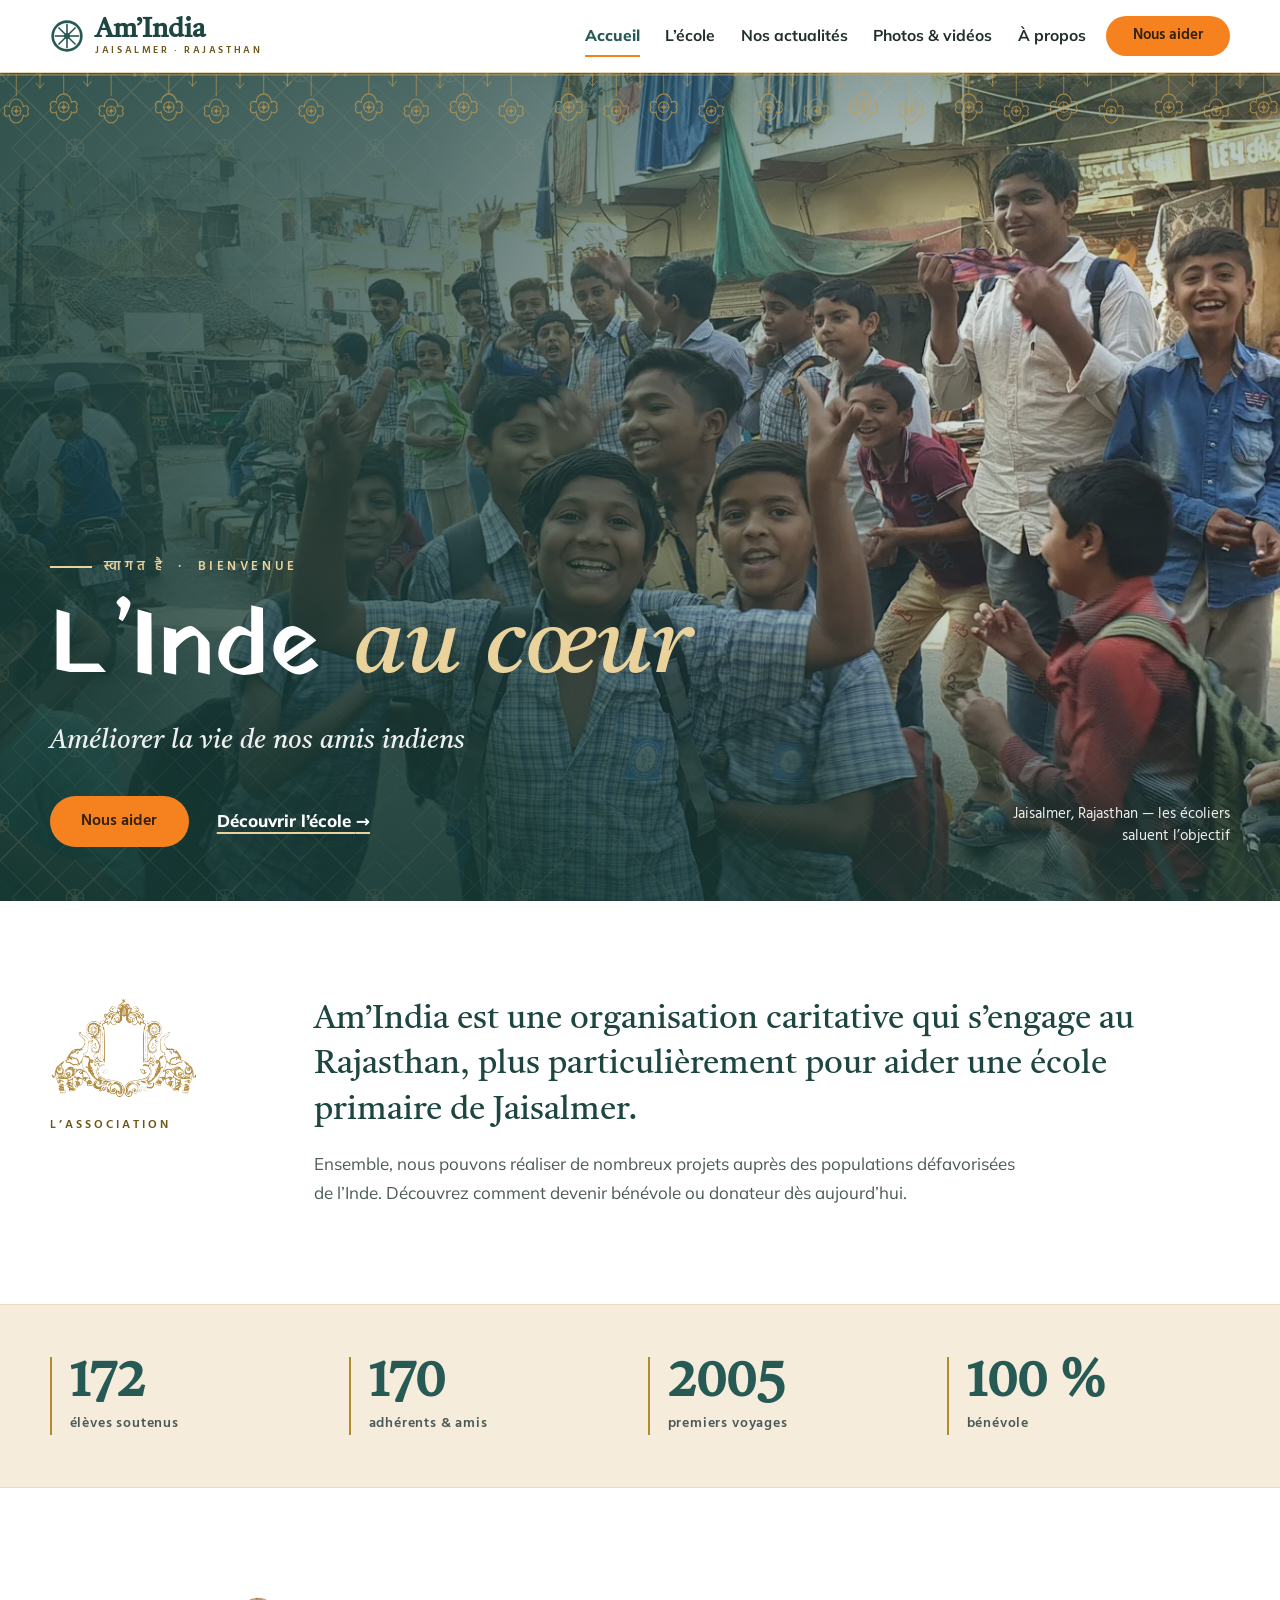
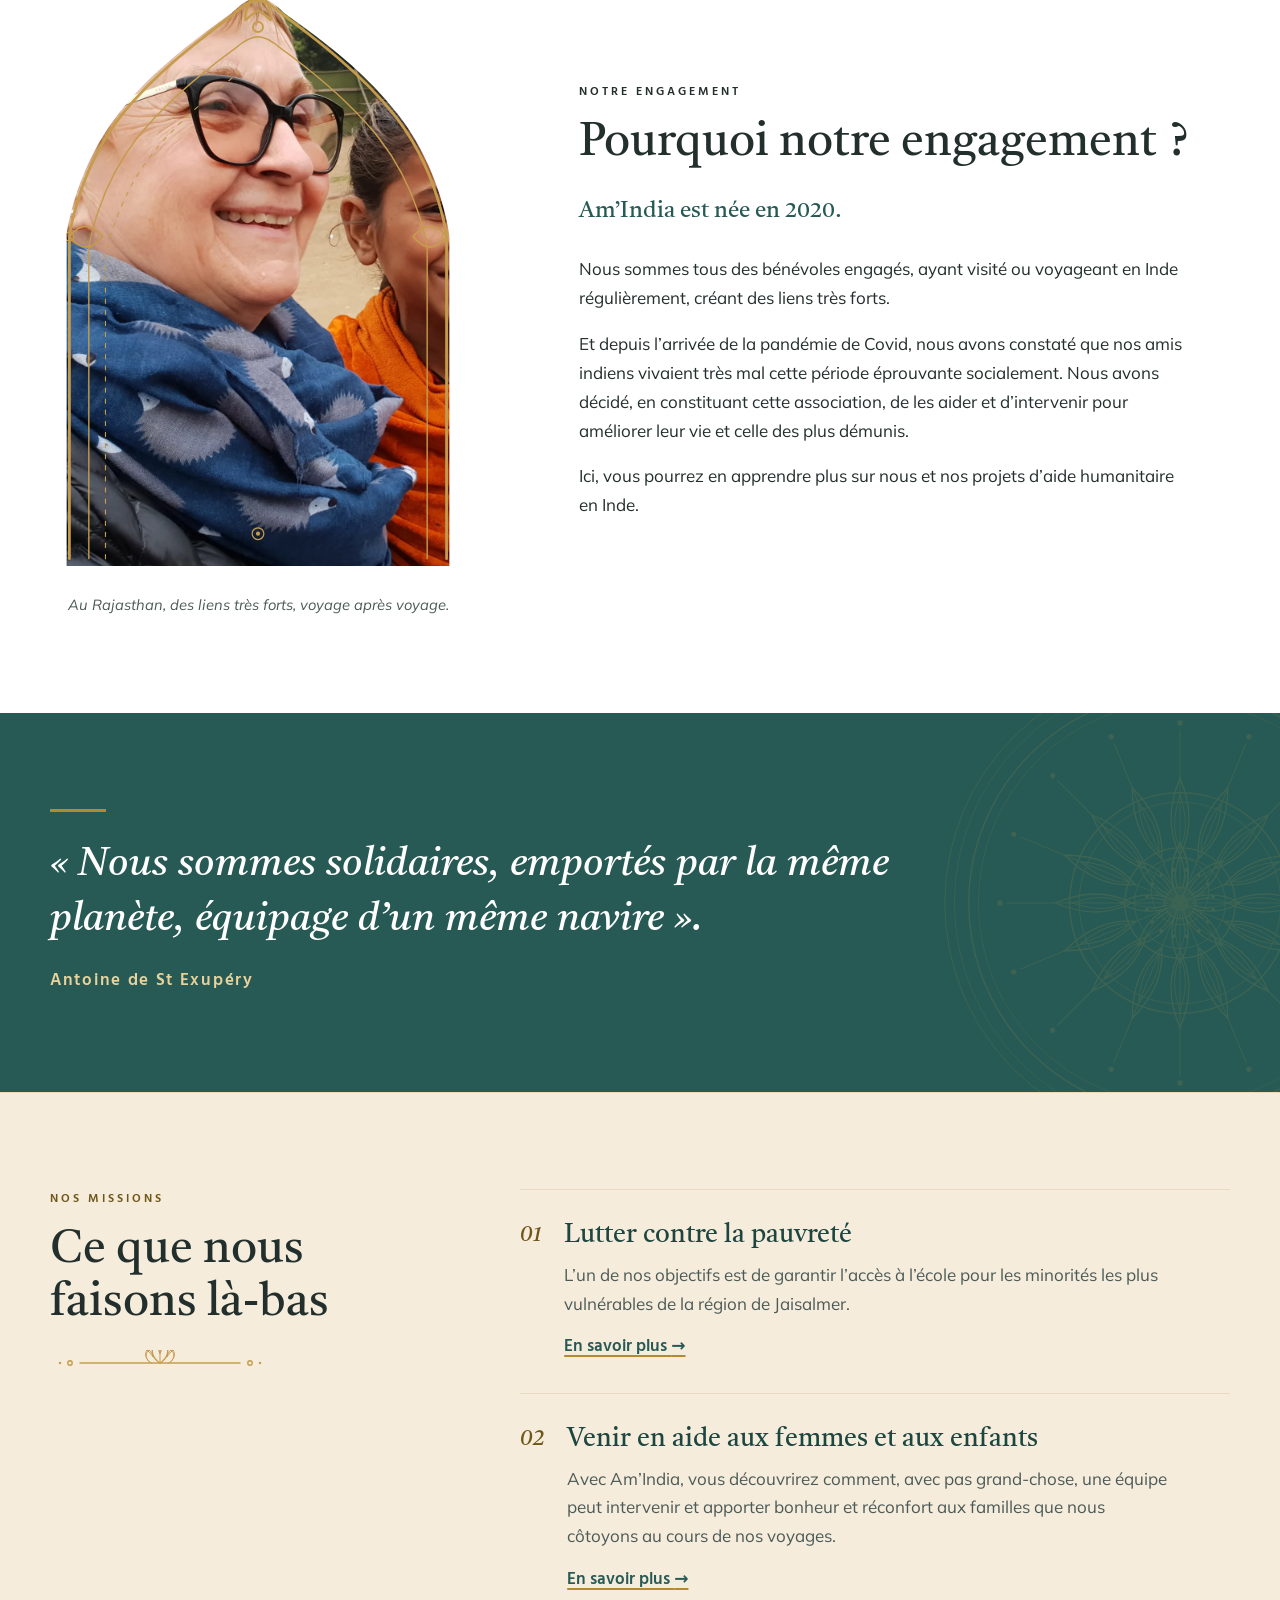
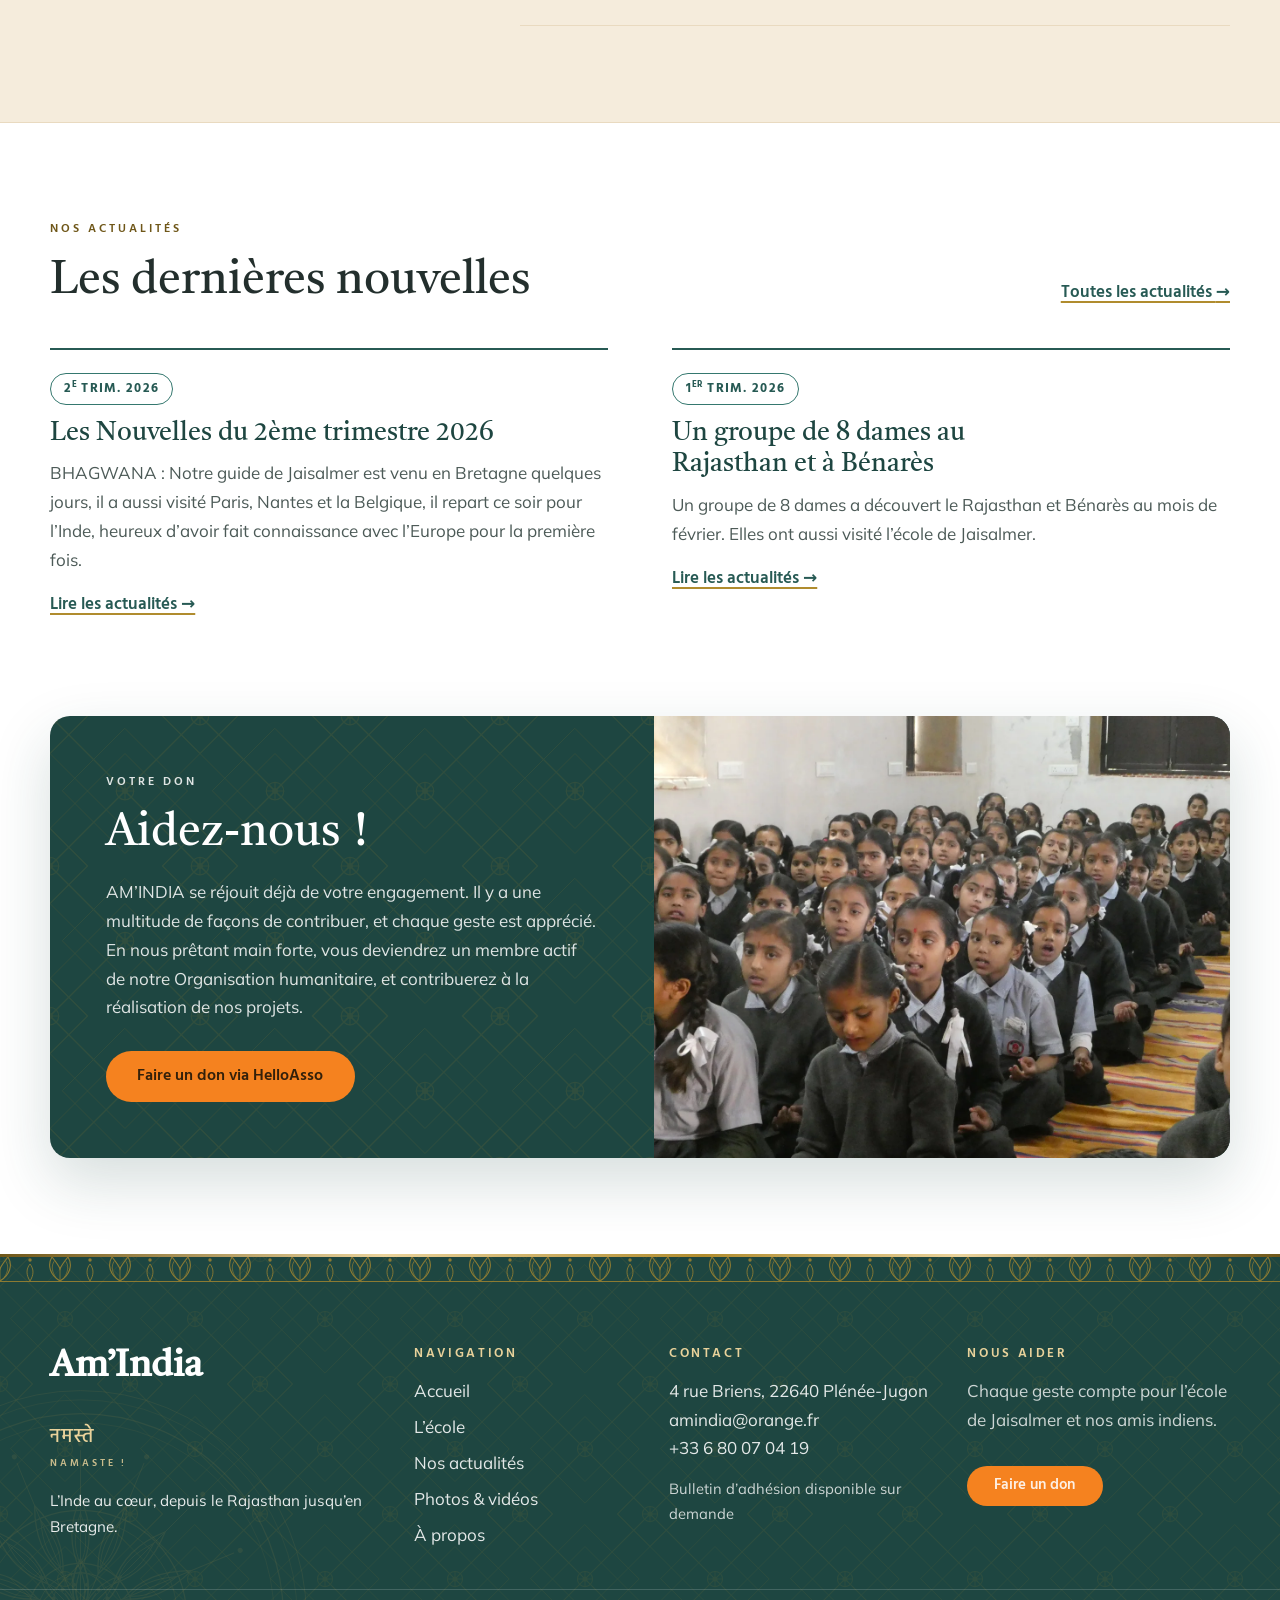
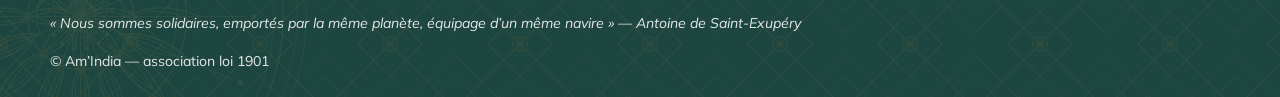
==== index.html @ e2114b05 "Am'India — ornements indiens v2: site complet autonome - 5 pages (index, école, actualités, galerie," ====
<!DOCTYPE html>
<html lang="fr">
<head>
  <meta charset="utf-8">
  <meta name="viewport" content="width=device-width, initial-scale=1">
  <title>Am’India | Aide humanitaire en Inde</title>
  <meta name="description" content="Am’India est une organisation caritative qui s’engage au Rajasthan, plus particulièrement pour aider une école primaire de Jaisalmer. Découvrez comment devenir bénévole ou donateur.">
  <meta property="og:site_name" content="Am’India">
  <meta property="og:locale" content="fr_FR">
  <meta property="og:type" content="website">
  <meta property="og:title" content="Am’India | Aide humanitaire en Inde">
  <meta property="og:description" content="Am’India est une organisation caritative qui s’engage au Rajasthan, plus particulièrement pour aider une école primaire de Jaisalmer. Découvrez comment devenir bénévole ou donateur.">
  <meta property="og:image" content="media/img/hero-enfants-rue.webp">
  <meta name="theme-color" content="#1E4641">
  <link rel="icon" type="image/svg+xml" href="media/ornaments/favicon.svg">
  <link rel="icon" type="image/png" sizes="32x32" href="media/ornaments/favicon-32.png">
  <link rel="apple-touch-icon" href="media/ornaments/favicon-180.png">
  <link rel="preconnect" href="https://fonts.googleapis.com">
  <link rel="preconnect" href="https://fonts.gstatic.com" crossorigin>
  <link href="https://fonts.googleapis.com/css2?family=Hind:wght@400;500;600;700&family=Mulish:wght@400;600;700;800&family=Tiro+Devanagari+Hindi&family=Yatra+One&display=swap" rel="stylesheet">
  <link rel="stylesheet" href="assets/css/style.css">
</head>
<body>
  <a class="skip-link" href="#main">Aller au contenu</a>

  <header class="site-header">
    <div class="container header-inner">
      <a class="brand" href="index.html" aria-label="Am’India — accueil">
        <svg class="brand-mark" viewBox="0 0 64 64" aria-hidden="true" width="34" height="34">
          <circle cx="32" cy="32" r="27" fill="none" stroke="currentColor" stroke-width="5"/>
          <circle cx="32" cy="32" r="5.5" fill="currentColor"/>
          <g stroke="currentColor" stroke-width="3">
            <line x1="32" y1="32" x2="32" y2="9"/>
            <line x1="32" y1="32" x2="48" y2="16"/>
            <line x1="32" y1="32" x2="55" y2="32"/>
            <line x1="32" y1="32" x2="48" y2="48"/>
            <line x1="32" y1="32" x2="32" y2="55"/>
            <line x1="32" y1="32" x2="16" y2="48"/>
            <line x1="32" y1="32" x2="9" y2="32"/>
            <line x1="32" y1="32" x2="16" y2="16"/>
          </g>
        </svg>
        <span class="brand-text">
          <span class="brand-name">Am’India</span>
          <span class="brand-sub">Jaisalmer · Rajasthan</span>
        </span>
      </a>
      <button class="nav-toggle" aria-expanded="false" aria-controls="site-menu" aria-label="Ouvrir le menu">
        <span class="bar"></span>
        <span class="bar"></span>
        <span class="bar"></span>
      </button>
      <nav id="site-menu" class="site-nav" aria-label="Navigation principale">
        <ul>
          <li><a href="index.html" aria-current="page">Accueil</a></li>
          <li><a href="ecole.html">L’école</a></li>
          <li><a href="actualites.html">Nos actualités</a></li>
          <li><a href="galerie.html">Photos &amp; vidéos</a></li>
          <li><a href="a-propos.html">À propos</a></li>
        </ul>
        <a class="btn btn--primary btn--small nav-donate" href="https://www.helloasso.com/associations/am-india/adhesions/campagne-2026" rel="noopener">Nous aider</a>
      </nav>
    </div>
  </header>

  <main id="main">

    <!-- ===================== Hero ===================== -->
    <section class="hero" aria-label="Bienvenue">
      <div class="hero__media">
        <img src="media/img/hero-enfants-rue.webp" width="1800" height="875" fetchpriority="high"
             alt="Des enfants indiens saluant la caméra dans une rue du Rajasthan">
      </div>
      <div class="hero__scrim" aria-hidden="true"></div>
      <div class="hero__jali" aria-hidden="true"></div>
      <div class="hero__toran" aria-hidden="true"></div>
      <div class="container hero__inner">
        <div class="hero__content">
          <p class="hero-kicker"><span class="rule" aria-hidden="true"></span><span lang="hi">स्वागत है</span><span aria-hidden="true"> · </span>Bienvenue</p>
          <h1>L’Inde <em>au&nbsp;cœur</em></h1>
          <p class="hero__tagline">Améliorer la vie de nos amis indiens</p>
          <div class="hero__actions">
            <a class="btn btn--primary" href="https://www.helloasso.com/associations/am-india/adhesions/campagne-2026" rel="noopener">Nous aider</a>
            <a class="hero-link" href="ecole.html">Découvrir l’école <span aria-hidden="true">→</span></a>
          </div>
        </div>
        <p class="hero__caption">Jaisalmer, Rajasthan — les écoliers saluent l’objectif</p>
      </div>
    </section>

    <!-- ===================== Intro ===================== -->
    <section class="section intro">
      <div class="container intro-grid">
        <div class="intro-margin">
          <img class="intro-portal" src="media/ornaments/portal.png" width="527" height="363" alt="" aria-hidden="true" loading="lazy">
          <p class="margin-label">L’association</p>
        </div>
        <div class="intro-body">
          <p class="intro-lead">Am’India est une organisation caritative qui s’engage au Rajasthan, plus particulièrement pour aider une école primaire de Jaisalmer.</p>
          <p>Ensemble, nous pouvons réaliser de nombreux projets auprès des populations défavorisées de l’Inde. Découvrez comment devenir bénévole ou donateur dès aujourd’hui.</p>
        </div>
      </div>
    </section>

    <!-- ===================== Chiffres ===================== -->
    <section class="section stats-band" aria-label="Am’India en chiffres">
      <div class="container">
        <ul class="stats">
          <li><span class="stat-number">172</span><span class="stat-label">élèves soutenus</span></li>
          <li><span class="stat-number">170</span><span class="stat-label">adhérents &amp; amis</span></li>
          <li><span class="stat-number">2005</span><span class="stat-label">premiers voyages</span></li>
          <li><span class="stat-number">100&nbsp;%</span><span class="stat-label">bénévole</span></li>
        </ul>
      </div>
    </section>

    <!-- ===================== Pourquoi notre engagement ===================== -->
    <section class="section engagement">
      <div class="container engagement-grid">
        <div class="engagement-media" data-reveal>
          <figure>
            <span class="arch-frame">
              <img src="media/img/benevole-fillette.webp" width="1772" height="1450" loading="lazy"
                   alt="Une bénévole d’Am’India souriant avec une jeune fille indienne, lors d’un voyage au Rajasthan">
            </span>
            <figcaption>Au Rajasthan, des liens très forts, voyage après voyage.</figcaption>
          </figure>
        </div>
        <div class="engagement-text">
          <p class="margin-label">Notre engagement</p>
          <h2>Pourquoi notre engagement&nbsp;?</h2>
          <p class="first">Am’India est née en 2020.</p>
          <p>Nous sommes tous des bénévoles engagés, ayant visité ou voyageant en Inde régulièrement, créant des liens très forts.</p>
          <p>Et depuis l’arrivée de la pandémie de Covid, nous avons constaté que nos amis indiens vivaient très mal cette période éprouvante socialement. Nous avons décidé, en constituant cette association, de les aider et d’intervenir pour améliorer leur vie et celle des plus démunis.</p>
          <p>Ici, vous pourrez en apprendre plus sur nous et nos projets d’aide humanitaire en Inde.</p>
        </div>
      </div>
    </section>

    <!-- ===================== Citation ===================== -->
    <section class="section quote-band">
      <img class="quote-mandala" src="media/ornaments/mandala-fine.svg" alt="" aria-hidden="true" width="420" height="420" loading="lazy">
      <div class="container" data-reveal>
        <figure>
          <blockquote>«&nbsp;Nous sommes solidaires, emportés par la même planète, équipage d’un même navire&nbsp;».</blockquote>
          <figcaption>Antoine de St Exupéry</figcaption>
        </figure>
      </div>
    </section>

    <!-- ===================== Missions ===================== -->
    <section class="section missions">
      <div class="container missions-grid">
        <div class="missions-head">
          <p class="margin-label">Nos missions</p>
          <h2>Ce que nous faisons là-bas</h2>
          <img class="divider" src="media/ornaments/divider-lotus.svg" alt="" width="220" height="26" loading="lazy">
        </div>
        <ol class="mission-rows">
          <li>
            <span class="mission-num" aria-hidden="true">01</span>
            <div>
              <h3>Lutter contre la pauvreté</h3>
              <p>L’un de nos objectifs est de garantir l’accès à l’école pour les minorités les plus vulnérables de la région de Jaisalmer.</p>
              <a class="text-link" href="ecole.html">En savoir plus <span aria-hidden="true">→</span></a>
            </div>
          </li>
          <li>
            <span class="mission-num" aria-hidden="true">02</span>
            <div>
              <h3>Venir en aide aux femmes et aux enfants</h3>
              <p>Avec Am’India, vous découvrirez comment, avec pas grand-chose, une équipe peut intervenir et apporter bonheur et réconfort aux familles que nous côtoyons au cours de nos voyages.</p>
              <a class="text-link" href="ecole.html">En savoir plus <span aria-hidden="true">→</span></a>
            </div>
          </li>
        </ol>
      </div>
    </section>

    <!-- ===================== Actualités ===================== -->
    <section class="section news">
      <div class="container">
        <div class="news-head">
          <div>
            <p class="margin-label">Nos actualités</p>
            <h2>Les dernières nouvelles</h2>
          </div>
          <a class="text-link news-all" href="actualites.html">Toutes les actualités <span aria-hidden="true">→</span></a>
        </div>
        <div class="news-list">
          <article>
            <p class="date-line"><span class="date-badge">2<sup>e</sup>&nbsp;trim. 2026</span></p>
            <h3>Les Nouvelles du 2ème trimestre 2026</h3>
            <p>BHAGWANA&nbsp;: Notre guide de Jaisalmer est venu en Bretagne quelques jours, il a aussi visité Paris, Nantes et la Belgique, il repart ce soir pour l’Inde, heureux d’avoir fait connaissance avec l’Europe pour la première fois.</p>
            <a class="text-link" href="actualites.html">Lire les actualités <span aria-hidden="true">→</span></a>
          </article>
          <article>
            <p class="date-line"><span class="date-badge">1<sup>er</sup>&nbsp;trim. 2026</span></p>
            <h3>Un groupe de 8 dames au Rajasthan et à Bénarès</h3>
            <p>Un groupe de 8 dames a découvert le Rajasthan et Bénarès au mois de février. Elles ont aussi visité l’école de Jaisalmer.</p>
            <a class="text-link" href="actualites.html">Lire les actualités <span aria-hidden="true">→</span></a>
          </article>
        </div>
      </div>
    </section>

    <!-- ===================== Don ===================== -->
    <section class="section donate">
      <div class="container">
        <div class="donate-panel" data-reveal><div class="orn-veil orn-veil--jali" aria-hidden="true"></div>
          <div class="donate-text">
            <p class="margin-label margin-label--light">Votre don</p>
            <h2>Aidez-nous&nbsp;!</h2>
            <p>AM’INDIA se réjouit déjà de votre engagement. Il y a une multitude de façons de contribuer, et chaque geste est apprécié. En nous prêtant main forte, vous deviendrez un membre actif de notre Organisation humanitaire, et contribuerez à la réalisation de nos projets.</p>
            <p class="donate-cta"><a class="btn btn--primary" href="https://www.helloasso.com/associations/am-india/adhesions/campagne-2026" rel="noopener">Faire un don via HelloAsso</a></p>
          </div>
          <div class="donate-media">
            <img src="media/img/classe-jaisalmer.webp" width="1800" height="1014" loading="lazy"
                 alt="Les élèves de l’école Adarsh Vidhya Mandir réunis dans la cour">
          </div>
        </div>
      </div>
    </section>

  </main>

  <footer class="site-footer">
    <div class="footer-rule" aria-hidden="true"></div>
    <div class="footer-lotus" aria-hidden="true"></div>
    <img class="footer-mandala" src="media/ornaments/mandala-fine.svg" alt="" aria-hidden="true" width="520" height="520" loading="lazy">
    <div class="container footer-grid">
      <div class="footer-brand">
        <p class="footer-wordmark">Am’India</p>
        <p class="footer-namaste"><span class="footer-deva" lang="hi">नमस्ते</span><span class="footer-namaste-latin">Namaste&nbsp;!</span></p>
        <p class="footer-tag">L’Inde au cœur, depuis le Rajasthan jusqu’en Bretagne.</p>
      </div>
      <nav class="footer-col" aria-label="Navigation pied de page">
        <h2>Navigation</h2>
        <ul>
          <li><a href="index.html">Accueil</a></li>
          <li><a href="ecole.html">L’école</a></li>
          <li><a href="actualites.html">Nos actualités</a></li>
          <li><a href="galerie.html">Photos &amp; vidéos</a></li>
          <li><a href="a-propos.html">À propos</a></li>
        </ul>
      </nav>
      <div class="footer-col">
        <h2>Contact</h2>
        <address>
          4 rue Briens, 22640 Plénée-Jugon<br>
          <a href="mailto:amindia@orange.fr">amindia@orange.fr</a><br>
          <a href="tel:+33680070419">+33&nbsp;6 80 07 04 19</a>
        </address>
        <p class="footer-note">Bulletin d’adhésion disponible sur demande</p>
      </div>
      <div class="footer-col">
        <h2>Nous aider</h2>
        <p>Chaque geste compte pour l’école de Jaisalmer et nos amis indiens.</p>
        <a class="btn btn--primary btn--small" href="https://www.helloasso.com/associations/am-india/adhesions/campagne-2026" rel="noopener">Faire un don</a>
      </div>
    </div>
    <div class="footer-bottom">
      <div class="container">
        <p class="quote">«&nbsp;Nous sommes solidaires, emportés par la même planète, équipage d’un même navire&nbsp;» — Antoine de Saint-Exupéry</p>
        <p class="footer-legal">© Am’India — association loi 1901</p>
      </div>
    </div>
  </footer>

  <script src="assets/js/main.js" defer></script>
</body>
</html>
---- assets/css/style.css ----
/* ============================================================
   Am'India — evolved heritage · homepage concept
   Photo-led editorial, haveli-arch motif, gold keylines.
   Base: white · Bands: sand / deep teal. Mobile-first.
   Breakpoints: 760px, 1080px.
   ============================================================ */

/* ---------- 1. Tokens ---------- */
:root {
  --paper:          #FFFFFF;
  --sand:           #F5ECDC;
  --sand-deep:      #E9DAC0;
  --ink:            #232F2D;
  --ink-soft:       #4C5A57;
  /* Greens adopted from « amindia qwen » (user decision, 2026-11-08):
     bands #1E4641 · deep #275A54 · accents #35786F · bright #4CA69C. */
  --teal-abyss:     #1E4641;
  --teal-deep:      #275A54;
  --teal:           #35786F;
  --teal-ink:       #275A54;
  --teal-bright:    #4CA69C;
  /* gold-deep / saffron-dark darkened for WCAG AA on sand and paper
     (4.17:1 → 5.1:1 and 4.29:1 → 4.7:1) — small caps labels only. */
  --gold-deep:      #6F5719;
  --gold:           #B08C2E;
  --gold-soft:      #E9D29B;
  --saffron:        #F5821F;
  --saffron-dark:   #AC5305;
  --saffron-ink:    #33200A;
  --hairline:       #E2D5BE;
  --hairline-teal:  rgb(255 255 255 / 16%);

  /* Tiro Devanagari Hindi : transitional serif with Indic roots, drawn while
     typing Devanagari — elegant, low contrast, editorial. Only 400 ships;
     text headings set 400 (true weight). The faux-700 display marks that
     follow (brand, stat figures, footer wordmark) are a deliberate choice. */
  --font-display: "Tiro Devanagari Hindi", Georgia, "Times New Roman", serif;
  /* Yatra One : the statement tier. A geometric display cut straight from
     Devanagari skeletons — flat wedge terminals, no Latin ancestry. It is too
     loud for long text, so it only ever sets the big statement. */
  --font-display-xl: "Yatra One", "Tiro Devanagari Hindi", sans-serif;
  /* Hind : geometric sans cut from Devanagari skeletons — every accent,
     label, navigation item and button. */
  --font-accent: "Hind", "Mulish", system-ui, "Segoe UI", Roboto, sans-serif;
  --font-body: "Mulish", system-ui, "Segoe UI", Roboto, sans-serif;

  /* Mask ornaments, inlined as data: URIs (base64 of media/ornaments/*.svg —
     regenerate from those files if you edit the originals). Why inline:
     CSS mask-image is a CORS-gated fetch, so file:// previews silently fail
     every mask — and a failed mask renders its element fully transparent
     (the arch-framed photo vanishes). Data URIs carry no fetch: identical
     rendering on file://, http:// and in deployment. */
  --orn-jali:    url("[data-uri]");
  --orn-boteh:   url("[data-uri]");
  --orn-kolam:   url("[data-uri]");
  --orn-arch:    url("[data-uri]");
  --orn-lotus:   url("[data-uri]");

  --header-h: 72px;
  --container: 1180px;
  --radius-panel: 20px;
  --shadow-panel: 0 24px 60px rgb(30 70 65 / 18%);
}

/* ---------- 2. Reset-lite ---------- */
*, *::before, *::after { box-sizing: border-box; }
* { margin: 0; }
html { -webkit-text-size-adjust: 100%; scroll-behavior: smooth; }
body {
  font-family: var(--font-body);
  font-size: 1.0625rem;
  line-height: 1.7;
  color: var(--ink);
  background: var(--paper);
}
img { max-width: 100%; height: auto; display: block; }
ul[class], ol[class] { list-style: none; padding: 0; }
a { color: var(--teal-ink); }
::selection { background: var(--gold-soft); color: var(--teal-abyss); }
:focus-visible { outline: 3px solid var(--saffron); outline-offset: 3px; border-radius: 2px; }

/* ---------- 3. Type ---------- */
/* Tiro ships one weight (400); h2/h3 set it true. Display marks that keep a
   synthetic bold (brand-name, stat-number, footer-wordmark, team-name) do so
   as a deliberate engraved-plate effect at display sizes. */
h1, h2, h3 { font-family: var(--font-display); font-weight: 400; line-height: 1.14; letter-spacing: 0; text-wrap: balance; }
h1 { font-size: clamp(2.9rem, 7.2vw, 5.4rem); }
h2 { font-size: clamp(2rem, 4.2vw, 2.9rem); }
h3 { font-size: clamp(1.35rem, 2.4vw, 1.6rem); line-height: 1.24; }
p { margin-block: 0 1em; }
p:last-child { margin-bottom: 0; }

.margin-label {
  font-family: var(--font-accent);
  font-size: 0.78rem;
  font-weight: 600;
  letter-spacing: 0.24em;
  text-transform: uppercase;
  color: var(--gold-deep);
  margin-bottom: 0.9rem;
}
.margin-label--light { color: var(--gold-soft); }

.text-link {
  font-family: var(--font-accent);
  font-weight: 600;
  color: var(--teal-ink);
  text-decoration: underline;
  text-decoration-color: var(--gold);
  text-decoration-thickness: 2px;
  text-underline-offset: 4px;
}
.text-link:hover { color: var(--teal-abyss); text-decoration-color: var(--saffron-dark); }

/* ---------- 3b. Devanagari script layer ----------
   Hind and Tiro Devanagari Hindi already ship the devanagari subsets, so the
   script is free: no extra family, no extra request. */
.deva {
  font-family: var(--font-accent);
  font-weight: 500;
  letter-spacing: .04em;
}
.hero-deva {
  font-family: var(--font-accent);
  font-weight: 500;
  font-size: clamp(1.05rem, 1.8vw, 1.35rem);
  color: var(--gold-soft);
  letter-spacing: .04em;
  margin-bottom: .45rem;
}
.footer-deva {
  display: block;
  font-family: var(--font-accent);
  font-weight: 500;
  font-size: 1.25rem;
  line-height: 1.2;
  color: var(--gold-soft);
  letter-spacing: .04em;
  margin-bottom: .15rem;
}
.footer-namaste-latin { font-size: .72em; letter-spacing: .3em; opacity: .85; }

/* ---------- 4. Layout ---------- */
.container { width: min(100% - 3rem, var(--container)); margin-inline: auto; }
.section { padding-block: clamp(3.5rem, 8vw, 6rem); }

/* ---------- 5. Buttons ---------- */
.btn {
  display: inline-block;
  font-family: var(--font-accent);
  font-weight: 600;
  font-size: 1.02rem;
  line-height: 1.2;
  padding: 0.85em 1.8em;
  border-radius: 999px;
  border: 2px solid transparent;
  text-decoration: none;
  cursor: pointer;
  transition: background-color 0.2s ease, color 0.2s ease, border-color 0.2s ease;
}
.btn--primary { background: var(--saffron); color: var(--saffron-ink); }
.btn--primary:hover { background: #E8760A; color: #241503; }
.btn--small { font-size: 0.92rem; padding: 0.62em 1.7em; }

/* ---------- 6. Header ---------- */
.skip-link {
  position: absolute; left: -999px; top: 0;
  background: var(--teal-deep); color: #fff;
  padding: 0.6em 1.2em; border-radius: 0 0 8px 0; z-index: 100;
}
.skip-link:focus { left: 0; color: #fff; }

.site-header {
  position: sticky; top: 0; z-index: 60;
  background: rgb(255 255 255 / 96%);
  backdrop-filter: blur(8px);
  border-bottom: 1px solid var(--hairline);
}
.site-header.is-scrolled { box-shadow: 0 6px 24px rgb(30 70 65 / 10%); }
.header-inner { display: flex; align-items: center; justify-content: space-between; gap: 1rem; min-height: var(--header-h); }

.brand { display: inline-flex; align-items: center; gap: 0.7rem; text-decoration: none; }
.brand-mark { color: var(--teal-ink); flex: none; }
.brand-text { display: flex; flex-direction: column; line-height: 1.1; }
.brand-name { font-family: var(--font-display); font-weight: 700; font-size: 1.7rem; color: var(--teal-abyss); letter-spacing: 0; }
.brand-sub { font-family: var(--font-accent); font-size: 0.62rem; font-weight: 600; letter-spacing: 0.26em; text-transform: uppercase; color: var(--gold-deep); }

.nav-toggle {
  display: inline-flex; flex-direction: column; justify-content: center; gap: 5px;
  width: 46px; height: 46px; padding: 11px;
  background: transparent; border: 1px solid var(--hairline); border-radius: 10px;
  cursor: pointer;
}
.nav-toggle .bar { display: block; width: 100%; height: 2px; background: var(--teal-deep); border-radius: 2px; transition: transform 0.2s ease, opacity 0.2s ease; }
.nav-toggle[aria-expanded="true"] .bar:nth-child(1) { transform: translateY(7px) rotate(45deg); }
.nav-toggle[aria-expanded="true"] .bar:nth-child(2) { opacity: 0; }
.nav-toggle[aria-expanded="true"] .bar:nth-child(3) { transform: translateY(-7px) rotate(-45deg); }

.site-nav { display: none; }
.site-nav.is-open { display: block; }
.site-nav ul { display: flex; flex-direction: column; list-style: none; padding: 0; margin: 0; }
.site-nav ul a {
  display: block; padding: 0.8rem 0.25rem;
  font-weight: 700; text-decoration: none; color: var(--ink);
  border-bottom: 1px solid var(--hairline);
}
.site-nav ul a:hover { color: var(--teal-ink); }
.site-nav ul a[aria-current="page"] { color: var(--teal-ink); font-weight: 800; }
.site-nav .nav-donate { margin: 1rem 0 1.25rem; }

@media (max-width: 1023.5px) {
  .site-nav.is-open {
    position: absolute; top: 100%; left: 0; right: 0;
    background: var(--paper);
    border-bottom: 1px solid var(--hairline);
    box-shadow: 0 18px 40px rgb(30 70 65 / 12%);
    padding: 0.5rem 1.5rem 1rem;
  }
}
@media (min-width: 1024px) {
  .nav-toggle { display: none; }
  .site-nav, .site-nav.is-open { display: flex; align-items: center; position: static; background: none; border: 0; box-shadow: none; padding: 0; }
  .site-nav ul { flex-direction: row; align-items: center; gap: clamp(1.1rem, 2vw, 1.8rem); }
  .site-nav ul a { padding: 0.4rem 0; border-bottom: 2px solid transparent; font-size: 0.98rem; }
  .site-nav ul a[aria-current="page"] { border-bottom-color: var(--saffron); }
  .site-nav .nav-donate { margin: 0 0 0 1.25rem; white-space: nowrap; }
}

/* ---------- 7. Hero ---------- */
.hero {
  position: relative;
  display: flex;
  align-items: flex-end;
  min-height: min(92svh, 880px);
  color: #fff;
  background: var(--teal-abyss);
  overflow: clip;
}
.hero__media, .hero__media img { position: absolute; inset: 0; width: 100%; height: 100%; object-fit: cover; }
.hero__jali {
  position: absolute; inset: 0; z-index: 1; pointer-events: none;
  background-color: var(--gold-soft);
  /* the lattice thins out over the faces and gathers at the edges */
  -webkit-mask-image: var(--orn-jali), radial-gradient(115% 95% at 58% 52%, transparent 0%, transparent 30%, #000 76%);
  mask-image: var(--orn-jali), radial-gradient(115% 95% at 58% 52%, transparent 0%, transparent 30%, #000 76%);
  -webkit-mask-size: 150px 150px, 100% 100%; mask-size: 150px 150px, 100% 100%;
  -webkit-mask-repeat: repeat, no-repeat; mask-repeat: repeat, no-repeat;
  -webkit-mask-composite: source-in; mask-composite: intersect;
  opacity: .17;
}
.hero__toran {
  position: absolute; top: 0; left: 0; right: 0; height: 74px; z-index: 3;
  background: url("../../media/ornaments/toran.svg") repeat-x top center / 200px 74px;
  opacity: .72; pointer-events: none;
}
.hero__scrim {
  position: absolute; inset: 0;
  background:
    linear-gradient(180deg, rgb(30 70 65 / 42%) 0%, transparent 26%),
    linear-gradient(78deg, rgb(20 55 50 / 90%) 0%, rgb(20 55 50 / 64%) 40%, rgb(20 55 50 / 16%) 72%, rgb(20 55 50 / 4%) 100%),
    linear-gradient(0deg, rgb(20 55 50 / 65%) 0%, transparent 34%);
}
.hero__inner {
  position: relative; z-index: 1;
  padding-block: clamp(4rem, 11vh, 7rem) clamp(2.5rem, 6vh, 4rem);
  width: min(100% - 3rem, var(--container)); margin-inline: auto;
}
.hero__content { max-width: 41rem; }
.hero-kicker {
  display: flex; align-items: center; gap: 0.8rem;
  font-family: var(--font-accent);
  font-size: 0.8rem; font-weight: 600; letter-spacing: 0.28em; text-transform: uppercase;
  color: var(--gold-soft);
  margin-bottom: 1.1rem;
}
.hero-kicker .rule { display: inline-block; width: 2.6rem; height: 2px; background: var(--gold-soft); }
.hero h1 {
  font-family: var(--font-display-xl);
  font-weight: 400;
  font-size: clamp(3.1rem, 8.5vw, 5.9rem);
  color: #fff;
  margin-bottom: 1rem;
}
/* The emphasis word keeps the Indic serif: Yatra's only weight has no true
   italic, and a synthetic oblique there would flatten the gold phrase. */
.hero h1 em {
  font-family: var(--font-display);
  font-style: italic; font-weight: 400; color: var(--gold-soft);
}
.hero__tagline {
  font-family: var(--font-display);
  font-style: italic;
  font-size: clamp(1.25rem, 2.6vw, 1.65rem);
  color: rgb(255 255 255 / 92%);
  margin-bottom: 2rem;
}
.hero__actions { display: flex; flex-wrap: wrap; align-items: center; gap: 1rem 1.75rem; }
.hero-link { font-weight: 800; color: #fff; text-decoration: underline; text-decoration-color: var(--gold-soft); text-decoration-thickness: 2px; text-underline-offset: 5px; }
.hero-link:hover { color: var(--gold-soft); }
.hero__caption {
  position: absolute; right: 0; bottom: clamp(2.5rem, 6vh, 4rem);
  font-family: var(--font-accent);
  font-size: 0.92rem; color: rgb(255 255 255 / 92%);
  max-width: 16rem; text-align: right; line-height: 1.5;
  display: none;
}
@media (min-width: 1080px) { .hero__caption { display: block; } }
@media (prefers-reduced-motion: no-preference) {
  .hero__content { animation: hero-in 0.9s ease both; }
  @keyframes hero-in { from { opacity: 0; transform: translateY(18px); } to { opacity: 1; transform: none; } }
}

/* ---------- 8. Intro ---------- */
.intro-grid { display: grid; gap: 1.5rem; }
.intro-margin { display: flex; align-items: center; gap: 1.25rem; }
.intro-portal { width: 120px; height: auto; }
.intro-margin .margin-label { margin-bottom: 0; }
.intro-lead {
  font-family: var(--font-display);
  font-weight: 400;
  font-size: clamp(1.45rem, 2.8vw, 2.05rem);
  line-height: 1.38;
  color: var(--teal-abyss);
  margin-bottom: 1.1rem;
  text-wrap: pretty;
}
.intro-body > p:last-child { color: var(--ink-soft); max-width: 44rem; }
@media (min-width: 900px) {
  .intro-grid { grid-template-columns: 200px 1fr; gap: clamp(2rem, 5vw, 4.5rem); align-items: start; }
  .intro-margin { flex-direction: column; align-items: flex-start; gap: 1rem; position: sticky; top: calc(var(--header-h) + 2rem); }
  .intro-portal { width: 148px; }
}

/* ---------- 9. Stats ---------- */
.stats-band { background: var(--sand); border-block: 1px solid var(--sand-deep); padding-block: clamp(2.25rem, 5vw, 3.25rem); }
.stats { display: grid; grid-template-columns: repeat(2, 1fr); gap: 1.75rem 1rem; }
.stats li { display: flex; flex-direction: column; gap: 0.15rem; padding-left: 1.1rem; border-left: 2px solid var(--gold); }
.stat-number { font-family: var(--font-display); font-weight: 700; font-size: clamp(2.4rem, 4.5vw, 3.3rem); line-height: 1; color: var(--teal-deep); font-variant-numeric: tabular-nums; }
.stat-label { font-family: var(--font-accent); font-size: 0.85rem; font-weight: 600; letter-spacing: 0.06em; color: var(--ink-soft); }
@media (min-width: 900px) { .stats { grid-template-columns: repeat(4, 1fr); gap: 1rem; } }

/* ---------- 10. Engagement ---------- */
.engagement-grid { display: grid; gap: clamp(2rem, 5vw, 4rem); align-items: center; }
.engagement-media figure { margin: 0; max-width: 26rem; }
.arch-frame {
  position: relative;
  display: block;
  aspect-ratio: 5 / 7;
  overflow: hidden;
  background: var(--sand);
  -webkit-mask-image: var(--orn-arch); mask-image: var(--orn-arch);
  -webkit-mask-size: 100% 100%; mask-size: 100% 100%;
  -webkit-mask-repeat: no-repeat; mask-repeat: no-repeat;
}
.arch-frame img { width: 100%; height: 100%; object-fit: cover; }
.arch-frame::after {
  content: ""; position: absolute; inset: 0; pointer-events: none;
  background: url("../../media/ornaments/arch-frame.svg") no-repeat center / 100% 100%;
}
.engagement-media figcaption { margin-top: 1.6rem; font-size: 0.92rem; font-style: italic; color: var(--ink-soft); text-align: center; }
.engagement-text h2 { margin-bottom: 1.4rem; text-wrap: balance; }
.engagement-text .first {
  font-family: var(--font-display);
  font-size: 1.45rem;
  font-weight: 400;
  color: var(--teal-deep);
}
.engagement-text p { color: var(--ink); max-width: 38rem; }
@media (min-width: 900px) {
  .engagement-grid { grid-template-columns: minmax(0, 5fr) minmax(0, 7fr); }
  .engagement-media { order: 0; }
}

/* ---------- 11. Quote ---------- */
.quote-band { position: relative; background: var(--teal-deep); color: #fff; overflow: clip; }
.quote-mandala {
  position: absolute; right: -140px; top: 50%; transform: translateY(-50%);
  width: clamp(300px, 38vw, 480px); height: auto;
  opacity: 0.14; pointer-events: none;
}
.quote-band figure { position: relative; max-width: 56rem; }
.quote-band figure::before { content: ""; display: block; width: 3.5rem; height: 3px; background: var(--gold); margin-bottom: 1.6rem; }
.quote-band blockquote {
  font-family: var(--font-display);
  font-style: italic;
  font-weight: 400;
  font-size: clamp(1.55rem, 3.4vw, 2.45rem);
  line-height: 1.4;
  margin-bottom: 1.2rem;
  text-wrap: pretty;
}
.quote-band figcaption { font-family: var(--font-accent); font-weight: 600; letter-spacing: 0.1em; color: var(--gold-soft); }

/* ---------- 12. Missions ---------- */
.missions { background: var(--sand); border-block: 1px solid var(--sand-deep); }
.missions-grid { display: grid; gap: 2.5rem; }
.missions-head .divider { margin-top: 1.25rem; }
.mission-rows { display: flex; flex-direction: column; }
.mission-rows li {
  display: grid; grid-template-columns: auto 1fr; gap: 1rem 1.4rem;
  padding-block: 1.9rem;
  border-top: 1px solid var(--sand-deep);
}
.mission-rows li:last-child { border-bottom: 1px solid var(--sand-deep); }
.mission-num { font-family: var(--font-display); font-style: italic; font-size: 1.45rem; color: var(--gold-deep); line-height: 1.3; }
.mission-rows h3 { margin-bottom: 0.55rem; color: var(--teal-abyss); }
.mission-rows p { color: var(--ink-soft); max-width: 38rem; margin-bottom: 0.8rem; }
@media (min-width: 900px) {
  .missions-grid { grid-template-columns: minmax(0, 4fr) minmax(0, 7fr); gap: clamp(2rem, 5vw, 4.5rem); align-items: start; }
  .missions-head { position: sticky; top: calc(var(--header-h) + 2rem); }
}

/* ---------- 13. News ---------- */
.news-head { display: flex; flex-wrap: wrap; align-items: flex-end; justify-content: space-between; gap: 1rem; margin-bottom: 2.5rem; }
.news-list { display: grid; gap: 2.5rem; }
.news-list article { border-top: 2px solid var(--teal-deep); padding-top: 1.4rem; }
.date-line { margin-bottom: 0.8rem; }
.date-badge {
  display: inline-block;
  border: 1.5px solid var(--teal);
  color: var(--teal-ink);
  font-family: var(--font-accent);
  font-size: 0.8rem; font-weight: 600; letter-spacing: 0.1em; text-transform: uppercase;
  padding: 0.3em 1em; border-radius: 999px;
}
.date-badge sup { font-size: 0.68em; letter-spacing: 0; }
.news-list h3 { margin-bottom: 0.6rem; color: var(--teal-abyss); max-width: 30rem; }
.news-list article > p:nth-of-type(2) { color: var(--ink-soft); margin-bottom: 0.9rem; }
@media (min-width: 820px) {
  .news-list { grid-template-columns: 1fr 1fr; gap: clamp(2rem, 5vw, 4rem); }
}

/* ---------- 14. Donate ---------- */
.donate { padding-top: 0; }
.donate-panel {
  position: relative;
  display: grid;
  background: var(--teal-abyss);
  color: #fff;
  border-radius: var(--radius-panel);
  overflow: hidden;
  box-shadow: var(--shadow-panel);
}
.donate-panel > .orn-veil { opacity: .12; }
.donate-text { position: relative; padding: clamp(2rem, 5vw, 3.5rem); }
.donate-text h2 { color: #fff; margin-bottom: 1.1rem; }
.donate-text p { color: rgb(255 255 255 / 86%); max-width: 34rem; }
.donate-cta { margin-top: 1.8rem; }
.donate-media { min-height: 280px; position: relative; }
.donate-media img { position: absolute; inset: 0; width: 100%; height: 100%; object-fit: cover; }
@media (min-width: 900px) {
  .donate-panel { grid-template-columns: 1.05fr 1fr; }
  .donate-media { min-height: 100%; }
}

/* ---------- 15. Footer ---------- */
.site-footer { position: relative; background: var(--teal-abyss); color: rgb(255 255 255 / 88%); overflow: clip; }
.site-footer::before {
  content: ""; position: absolute; inset: 0; pointer-events: none;
  background-color: var(--gold);
  -webkit-mask-image: var(--orn-jali); mask-image: var(--orn-jali);
  -webkit-mask-size: 130px 130px; mask-size: 130px 130px;
  opacity: .1;
}
.footer-rule { position: relative; height: 3px; background: linear-gradient(90deg, var(--gold-deep), var(--gold-soft) 30%, var(--gold) 55%, var(--gold-soft) 75%, var(--gold-deep)); }
.footer-lotus {
  position: relative; display: block; width: 100%; height: 26px;
  background-color: var(--gold);
  -webkit-mask-image: var(--orn-lotus); mask-image: var(--orn-lotus);
  -webkit-mask-size: 240px 26px; mask-size: 240px 26px;
  -webkit-mask-repeat: repeat-x; mask-repeat: repeat-x;
  opacity: .75;
}
.footer-mandala {
  position: absolute; left: -150px; bottom: -150px;
  width: clamp(320px, 36vw, 520px); height: auto;
  opacity: 0.1; pointer-events: none;
}
.footer-grid { position: relative; display: grid; gap: 2.25rem; padding-block: clamp(2.75rem, 5vw, 4rem) 2rem; }
@media (min-width: 760px) { .footer-grid { grid-template-columns: repeat(2, 1fr); } }
@media (min-width: 1024px) { .footer-grid { grid-template-columns: 1.5fr 1fr 1.2fr 1.2fr; } }
.footer-wordmark { font-family: var(--font-display); font-weight: 700; font-size: 2.3rem; color: #fff; line-height: 1.1; }
.footer-namaste { font-family: var(--font-accent); font-weight: 600; letter-spacing: 0.3em; text-transform: uppercase; font-size: 0.85rem; color: var(--gold-soft); margin-top: 0.4rem; }
.footer-tag { font-size: 0.95rem; color: rgb(255 255 255 / 90%); margin-top: 0.8rem; max-width: 20rem; }
.footer-col h2 { font-family: var(--font-accent); font-size: 0.82rem; font-weight: 600; letter-spacing: 0.2em; text-transform: uppercase; color: var(--gold-soft); margin-bottom: 0.9rem; }
.footer-col ul { list-style: none; padding: 0; margin: 0; }
.footer-col ul li { margin-bottom: 0.45rem; }
.footer-col a { color: rgb(255 255 255 / 88%); text-decoration: none; }
.footer-col a:hover { color: #fff; text-decoration: underline; text-underline-offset: 3px; }
.footer-col address { font-style: normal; color: rgb(255 255 255 / 88%); }
.footer-note { margin-top: 0.8rem; font-size: 0.92rem; color: rgb(255 255 255 / 88%); }
.footer-col p { color: rgb(255 255 255 / 78%); }
.footer-col .btn { margin-top: 0.9rem; }
.footer-bottom { position: relative; border-top: 1px solid var(--hairline-teal); padding-block: 1.4rem; font-size: 0.88rem; color: rgb(255 255 255 / 88%); }
.footer-bottom .quote { font-style: italic; }
.footer-legal { margin-top: 0.3rem; }

/* ---------- 15b. Ornament layer ----------
   Lattice and texture veils are painted in a flat colour and cut with the
   ornament alpha, so one SVG works over cream, sand, teal or a photograph. */
.orn-veil {
  position: absolute; inset: 0; pointer-events: none;
  background-color: var(--gold);
  -webkit-mask-repeat: repeat; mask-repeat: repeat;
}
.orn-veil--jali  { -webkit-mask-image: var(--orn-jali);  mask-image: var(--orn-jali);  -webkit-mask-size: 150px 150px; mask-size: 150px 150px; }
.orn-veil--boteh { -webkit-mask-image: var(--orn-boteh); mask-image: var(--orn-boteh); -webkit-mask-size: 104px 104px; mask-size: 104px 104px; }
.orn-veil--kolam { -webkit-mask-image: var(--orn-kolam); mask-image: var(--orn-kolam); -webkit-mask-size: 100px 100px; mask-size: 100px 100px; }

/* Gilt corner scroll. */
.orn-corner {
  position: absolute; width: clamp(58px, 7vw, 92px); height: auto;
  pointer-events: none; opacity: .4;
}
.orn-corner--tl { top: 0; left: 0; }
.orn-corner--tr { top: 0; right: 0; transform: scaleX(-1); }
.orn-corner--br { bottom: 0; right: 0; transform: scale(-1, -1); }
.orn-corner--bl { bottom: 0; left: 0; transform: scaleY(-1); }

/* ---------- 16. Inner pages: heroes, bands, heads ---------- */
.page-hero { position: relative; display: flex; align-items: flex-end; overflow: clip; background: var(--teal-abyss); color: #fff; min-height: clamp(340px, 46vh, 470px); }
.page-hero__media, .page-hero__media img { position: absolute; inset: 0; width: 100%; height: 100%; object-fit: cover; }
.page-hero__jali {
  position: absolute; inset: 0; z-index: 1; pointer-events: none;
  background-color: var(--gold-soft);
  -webkit-mask-image: var(--orn-jali); mask-image: var(--orn-jali);
  -webkit-mask-size: 150px 150px; mask-size: 150px 150px;
  opacity: .1;
}
.page-hero__scrim { position: absolute; inset: 0; background: linear-gradient(78deg, rgb(20 55 50 / 90%) 0%, rgb(20 55 50 / 60%) 45%, rgb(20 55 50 / 12%) 78%, transparent 100%), linear-gradient(0deg, rgb(20 55 50 / 50%) 0%, transparent 34%); }
.page-hero__inner { position: relative; z-index: 1; padding-block: clamp(3rem, 8vh, 4.5rem) clamp(2rem, 5vh, 3rem); }
.page-hero h1 { font-family: var(--font-display-xl); font-weight: 400; color: #fff; font-size: clamp(2.6rem, 6vw, 4.1rem); margin-bottom: 0.6rem; }
.page-hero__tagline { font-family: var(--font-display); font-style: italic; font-weight: 400; font-size: clamp(1.15rem, 2.4vw, 1.5rem); color: var(--gold-soft); max-width: 44rem; }
.page-hero--text { min-height: 0; align-items: center; }
/* Long one-word titles (journal, galerie) sit slightly larger than the
   default page-hero h1 — value lifted out of inline styles. */
.page-hero__title--lg { font-size: clamp(2.8rem, 6vw, 4.4rem); }
.page-hero--text::after { content: ""; position: absolute; right: -120px; top: 50%; transform: translateY(-50%); width: clamp(280px, 30vw, 420px); aspect-ratio: 1; background: url(../../media/ornaments/mandala.svg) center / contain no-repeat; opacity: 0.1; pointer-events: none; }
.page-hero--text .page-hero__inner { padding-block: clamp(2.75rem, 7vh, 4.25rem); }

.band-sand { position: relative; background: var(--sand); border-block: 1px solid var(--sand-deep); }
.band-sand > .orn-veil { opacity: .16; }

.pageblock-head { margin-bottom: clamp(1.8rem, 4vw, 2.6rem); max-width: 56rem; }
.pageblock-head h2 { color: var(--teal-abyss); text-wrap: balance; }
.divider { display: block; width: 220px; height: auto; margin-top: 1.1rem; }
.lede { font-family: var(--font-accent); color: var(--ink-soft); font-size: 1.12rem; max-width: 46rem; margin-top: 1rem; }
.focus-note {
  display: flex; gap: 0.8rem; align-items: baseline;
  max-width: 32rem; margin-top: 1.4rem;
  border-left: 2px solid var(--gold);
  padding-left: 1rem;
  font-family: var(--font-accent); font-size: 0.95rem; font-style: italic;
  color: var(--ink-soft);
}
.text-soft { color: var(--ink-soft); }
.measure { max-width: 52rem; }
.measure p { margin-bottom: 1em; }
.date-badge { display: inline-block; align-self: flex-start; border: 1.5px solid var(--teal); color: var(--teal-ink); background: transparent; font-size: 0.8rem; font-weight: 800; letter-spacing: 0.1em; text-transform: uppercase; padding: 0.3em 1em; border-radius: 999px; white-space: nowrap; }
.date-badge sup { font-size: 0.68em; letter-spacing: 0; }
.date-line { margin-bottom: 0.8rem; }
.split { display: grid; gap: clamp(1.5rem, 4vw, 2.5rem); }
@media (min-width: 760px) { .split { grid-template-columns: 1fr 1fr; align-items: start; } }
.img-frame { border-radius: 14px; }
.join-center { max-width: 46rem; margin-inline: auto; text-align: center; }
.join-center .pageblock-head { margin-inline: auto; text-align: center; }
.join-center .divider { margin-inline: auto; }
.visually-hidden { position: absolute; width: 1px; height: 1px; margin: -1px; padding: 0; overflow: hidden; clip: rect(0 0 0 0); white-space: nowrap; border: 0; }

/* ---------- 17. Ecole: field rows, strips ---------- */
.field-cards { display: flex; flex-direction: column; }
.field-row { display: grid; gap: 1.25rem; padding-block: 2rem; border-top: 1px solid var(--sand-deep); }
.field-row:last-child { border-bottom: 1px solid var(--sand-deep); }
.field-row figure { margin: 0; }
.field-row figure > img { width: 100%; aspect-ratio: 16 / 10; object-fit: cover; border-radius: 14px; }
.field-row .date-badge { margin-bottom: 0.7rem; }
.field-row p { max-width: 40rem; }
.field-caption { font-size: 0.92rem; font-style: italic; color: var(--ink-soft); margin-top: 0.6rem; }
.photo-row { display: grid; grid-template-columns: 1fr 1fr; gap: 0.8rem; }
.photo-row img { width: 100%; height: 100%; object-fit: cover; aspect-ratio: 4 / 3; border-radius: 14px; }
@media (min-width: 900px) {
  .field-row { grid-template-columns: minmax(0, 5fr) minmax(0, 6fr); gap: clamp(1.75rem, 4vw, 3rem); align-items: center; }
}
.strip { display: grid; grid-template-columns: repeat(2, 1fr); gap: 0.8rem; }
@media (min-width: 720px) { .strip { grid-template-columns: repeat(3, 1fr); } }
@media (min-width: 1080px) { .strip { grid-template-columns: repeat(auto-fit, minmax(140px, 1fr)); } }
.strip img, .strip a { border-radius: 12px; }
.strip img { width: 100%; aspect-ratio: 4 / 3; object-fit: cover; }
.strip a { display: block; }
.strip a:hover { box-shadow: 0 0 0 3px var(--gold); }

/* ---------- 18. Journal ---------- */
.year-bar { position: sticky; top: var(--header-h); z-index: 40; background: rgb(255 255 255 / 95%); backdrop-filter: blur(6px); border-bottom: 1px solid var(--hairline); padding-block: 0.7rem; }
.year-bar ul { display: flex; flex-wrap: wrap; gap: 0.5rem; list-style: none; margin: 0; padding: 0; }
.year-chip { display: inline-block; padding: 0.3em 1.1em; border: 1.5px solid var(--teal); border-radius: 999px; font-family: var(--font-accent); font-weight: 600; font-size: 0.92rem; color: var(--teal-ink); text-decoration: none; }
.year-chip:hover { background: var(--sand); color: var(--teal-abyss); border-color: var(--teal-ink); }
.year-chip.is-active { background: var(--teal-deep); border-color: var(--teal-deep); color: #fff; }
.year-heading { font-size: clamp(2.2rem, 5vw, 3.2rem); color: var(--teal-abyss); padding-bottom: 0.6rem; border-bottom: 2px solid var(--teal-deep); margin-block: 0.5rem 0; scroll-margin-top: calc(var(--header-h) + 64px); }
.year-anchor { scroll-margin-top: calc(var(--header-h) + 64px); }
.entry { padding-block: clamp(1.75rem, 4vw, 2.5rem); border-bottom: 1px solid var(--hairline); scroll-margin-top: calc(var(--header-h) + 64px); }
.entry:last-child { border-bottom: 0; }
.entry-head { display: flex; align-items: baseline; gap: 0.9rem; flex-wrap: wrap; margin-bottom: 0.7rem; }
.entry-head h2, .entry h2 { font-size: clamp(1.4rem, 2.6vw, 1.85rem); font-weight: 400; color: var(--teal-abyss); margin: 0; max-width: 46rem; }
.entry h3 { font-size: 1.2rem; color: var(--teal-deep); margin-block: 1.1em 0.4em; max-width: 46rem; }
.entry p { max-width: 40rem; } /* ~70ch at body size — readable journal measure */
.entry .article-badge { display: inline-block; border: 1.5px solid var(--gold-deep); color: var(--gold-deep); font-family: var(--font-accent); font-size: 0.72rem; font-weight: 600; letter-spacing: 0.14em; text-transform: uppercase; padding: 0.3em 0.9em; border-radius: 999px; }
.entry-sub { font-family: var(--font-accent); font-weight: 600; color: var(--teal-deep); margin-block: 1em 0.3em; }
.entry-photos { display: grid; grid-template-columns: repeat(2, 1fr); gap: 0.7rem; margin-block: 1rem 0.4rem; max-width: 56rem; }
@media (min-width: 760px) { .entry-photos { grid-template-columns: repeat(3, 1fr); } }
.entry-photos a { display: block; border-radius: 12px; overflow: hidden; }
.entry-photos img { width: 100%; aspect-ratio: 4 / 3; object-fit: cover; }
.entry-photos a:hover { box-shadow: 0 0 0 3px var(--gold); }
.entry > a[data-lightbox] { display: block; max-width: 40rem; margin-block: 1rem; border-radius: 12px; overflow: hidden; }
.entry > a[data-lightbox] img { width: 100%; }
.entry > a[data-lightbox]:hover { box-shadow: 0 0 0 3px var(--gold); }
.entry figure { margin: 0; max-width: 56rem; }
.entry figure figcaption { font-size: 0.9rem; font-style: italic; color: var(--ink-soft); margin-top: 0.4rem; }
.photo-details summary { cursor: pointer; font-family: var(--font-accent); font-weight: 600; color: var(--teal-ink); margin-block: 0.7rem; text-decoration: underline; text-decoration-color: var(--gold); text-underline-offset: 4px; text-decoration-thickness: 2px; }
.img-todo { position: relative; display: flex; align-items: center; justify-content: center; text-align: center; padding: 2rem 1rem; border-radius: 12px; border: 1.5px dashed var(--gold); background: repeating-linear-gradient(45deg, var(--sand), var(--sand) 12px, var(--paper) 12px, var(--paper) 24px); color: var(--ink-soft); font-size: 0.9rem; font-weight: 700; }
/* "À venir" placeholder: boteh watermark so the interim state reads as
   designed waiting-room rather than a error box. Paints between the striped
   background (element's own) and the label text. */
.img-todo::before {
  content: ""; position: absolute; inset: 0; z-index: -1; border-radius: inherit;
  background-color: var(--gold); opacity: .12;
  -webkit-mask-image: var(--orn-boteh); mask-image: var(--orn-boteh);
  -webkit-mask-size: 104px 104px; mask-size: 104px 104px;
}

/* ---------- 19. Galerie ---------- */
.gallery-head { margin-bottom: 1.4rem; }
.filter-bar { display: flex; flex-wrap: wrap; gap: 0.5rem; margin-bottom: 1.8rem; }
.filter-chip { border: 1.5px solid var(--teal); border-radius: 999px; background: var(--paper); color: var(--teal-ink); font-family: var(--font-accent); font-weight: 600; font-size: 0.92rem; padding: 0.35em 1.1em; cursor: pointer; }
.filter-chip[aria-pressed="true"] { background: var(--teal-deep); border-color: var(--teal-deep); color: #fff; }
.filter-chip:hover { border-color: var(--teal-ink); }
.masonry { columns: 2; column-gap: 0.9rem; }
@media (min-width: 760px) { .masonry { columns: 3; } }
@media (min-width: 1080px) { .masonry { columns: 4; } }
.masonry .m-item { break-inside: avoid; margin: 0 0 0.9rem; border-radius: 12px; overflow: hidden; border: 1px solid var(--hairline); background: var(--paper); }
.masonry .m-item a { display: block; }
.masonry .m-item img { width: 100%; }
.masonry .m-item a:hover { box-shadow: 0 0 0 3px var(--gold); }
.masonry .m-item figcaption { font-size: 0.85rem; font-style: italic; color: var(--ink-soft); padding: 0.55rem 0.8rem 0.7rem; }
.masonry .img-todo { border-radius: 0; border: 0; margin: 0; min-height: 190px; }
.video-card .img-todo { min-height: 220px; }
.videos-grid { display: grid; gap: 2rem; grid-template-columns: 1fr; }
@media (min-width: 820px) { .videos-grid { grid-template-columns: repeat(2, 1fr); } }
.video-card figure { margin: 0; }
.video-card video { width: 100%; border-radius: 14px; background: var(--teal-abyss); aspect-ratio: 16 / 9; }
.video-card figcaption { color: var(--ink-soft); margin-top: 0.6rem; max-width: 40rem; }
.video-note { font-size: 0.92rem; font-style: italic; color: var(--ink-soft); margin-top: 0.55rem; }

/* ---------- 20. A propos: portraits, equipe, contact ---------- */
.portrait-grid { display: grid; gap: 0.8rem; grid-template-columns: repeat(2, 1fr); }
@media (min-width: 760px) { .portrait-grid { grid-template-columns: repeat(3, 1fr); } }
@media (min-width: 1080px) { .portrait-grid { grid-template-columns: repeat(4, 1fr); } }
.portrait-grid a { display: block; border-radius: 12px; overflow: hidden; }
.portrait-grid img { width: 100%; aspect-ratio: 1; object-fit: cover; }
.portrait-grid a:hover { box-shadow: 0 0 0 3px var(--gold); }
.team-grid { display: grid; gap: 2rem 1.25rem; grid-template-columns: repeat(2, 1fr); }
@media (min-width: 760px) { .team-grid { grid-template-columns: repeat(3, 1fr); } }
@media (min-width: 1080px) { .team-grid { grid-template-columns: repeat(4, 1fr); } }
.team-card { text-align: center; }
.team-card img { width: 128px; height: 128px; border-radius: 50%; object-fit: cover; margin: 0 auto 0.7rem; box-shadow: 0 0 0 1px var(--hairline), 0 10px 26px rgb(30 70 65 / 12%); }
.team-card .team-name { font-family: var(--font-display); font-weight: 700; font-size: 1.2rem; color: var(--teal-abyss); margin: 0; }
.team-card .team-role { font-family: var(--font-accent); font-size: 0.78rem; font-weight: 600; letter-spacing: 0.12em; text-transform: uppercase; color: var(--saffron-dark); margin: 0.2rem 0 0; }
.contact-panel { max-width: 30rem; margin-inline: auto; text-align: center; background: var(--sand); border: 1px solid var(--sand-deep); border-radius: var(--radius-panel); padding: clamp(1.75rem, 4vw, 2.5rem); }
.contact-panel address { font-style: normal; font-size: 1.1rem; margin-bottom: 0.6rem; }
.contact-panel p { margin-bottom: 0.4rem; }

/* ---------- 21. Donate slim ---------- */
.donate--slim .donate-panel--center { display: block; text-align: center; }
.donate--slim .donate-text { margin-inline: auto; }
.donate--slim .donate-text p { margin-inline: auto; }

/* ---------- 22. Lightbox ---------- */
.lightbox { position: fixed; inset: 0; z-index: 200; display: flex; align-items: center; justify-content: center; }
.lightbox[hidden] { display: none; }
.lightbox__backdrop { position: absolute; inset: 0; background: rgb(30 70 65 / 94%); }
.lightbox__body { position: relative; z-index: 1; max-width: min(1100px, 92vw); text-align: center; }
.lightbox__img { max-width: 100%; max-height: 80vh; border-radius: 8px; margin-inline: auto; box-shadow: 0 20px 60px rgb(0 0 0 / 45%); }
.lightbox__caption { color: #fff; margin-top: 0.5rem; font-size: 0.95rem; }
.lightbox__count { font-family: var(--font-accent); color: rgb(255 255 255 / 78%); font-size: 0.85rem; font-weight: 600; letter-spacing: 0.08em; margin: 0.35rem 0 0; font-variant-numeric: tabular-nums; }
.lightbox__btn { position: absolute; background: rgb(255 255 255 / 20%); border: 1px solid rgb(255 255 255 / 45%); color: #fff; border-radius: 999px; cursor: pointer; width: 46px; height: 46px; font-size: 1.25rem; line-height: 1; display: flex; align-items: center; justify-content: center; }
.lightbox__btn:hover { background: rgb(255 255 255 / 25%); }
.lightbox__close { top: -54px; right: 0; }
.lightbox__prev { left: 8px; top: 50%; transform: translateY(-50%); }
.lightbox__next { right: 8px; top: 50%; transform: translateY(-50%); }
.lightbox__btn[hidden] { display: none; }

/* ---------- 23. Reveal ---------- */
.js [data-reveal] { opacity: 0; transform: translateY(16px); transition: opacity 0.6s ease, transform 0.6s ease; }
.js [data-reveal].visible { opacity: 1; transform: none; }
@media (prefers-reduced-motion: reduce) {
  html { scroll-behavior: auto; }
  .js [data-reveal] { opacity: 1; transform: none; transition: none; }
  .hero__content { animation: none; }
  .btn, .nav-toggle .bar { transition: none; }
}
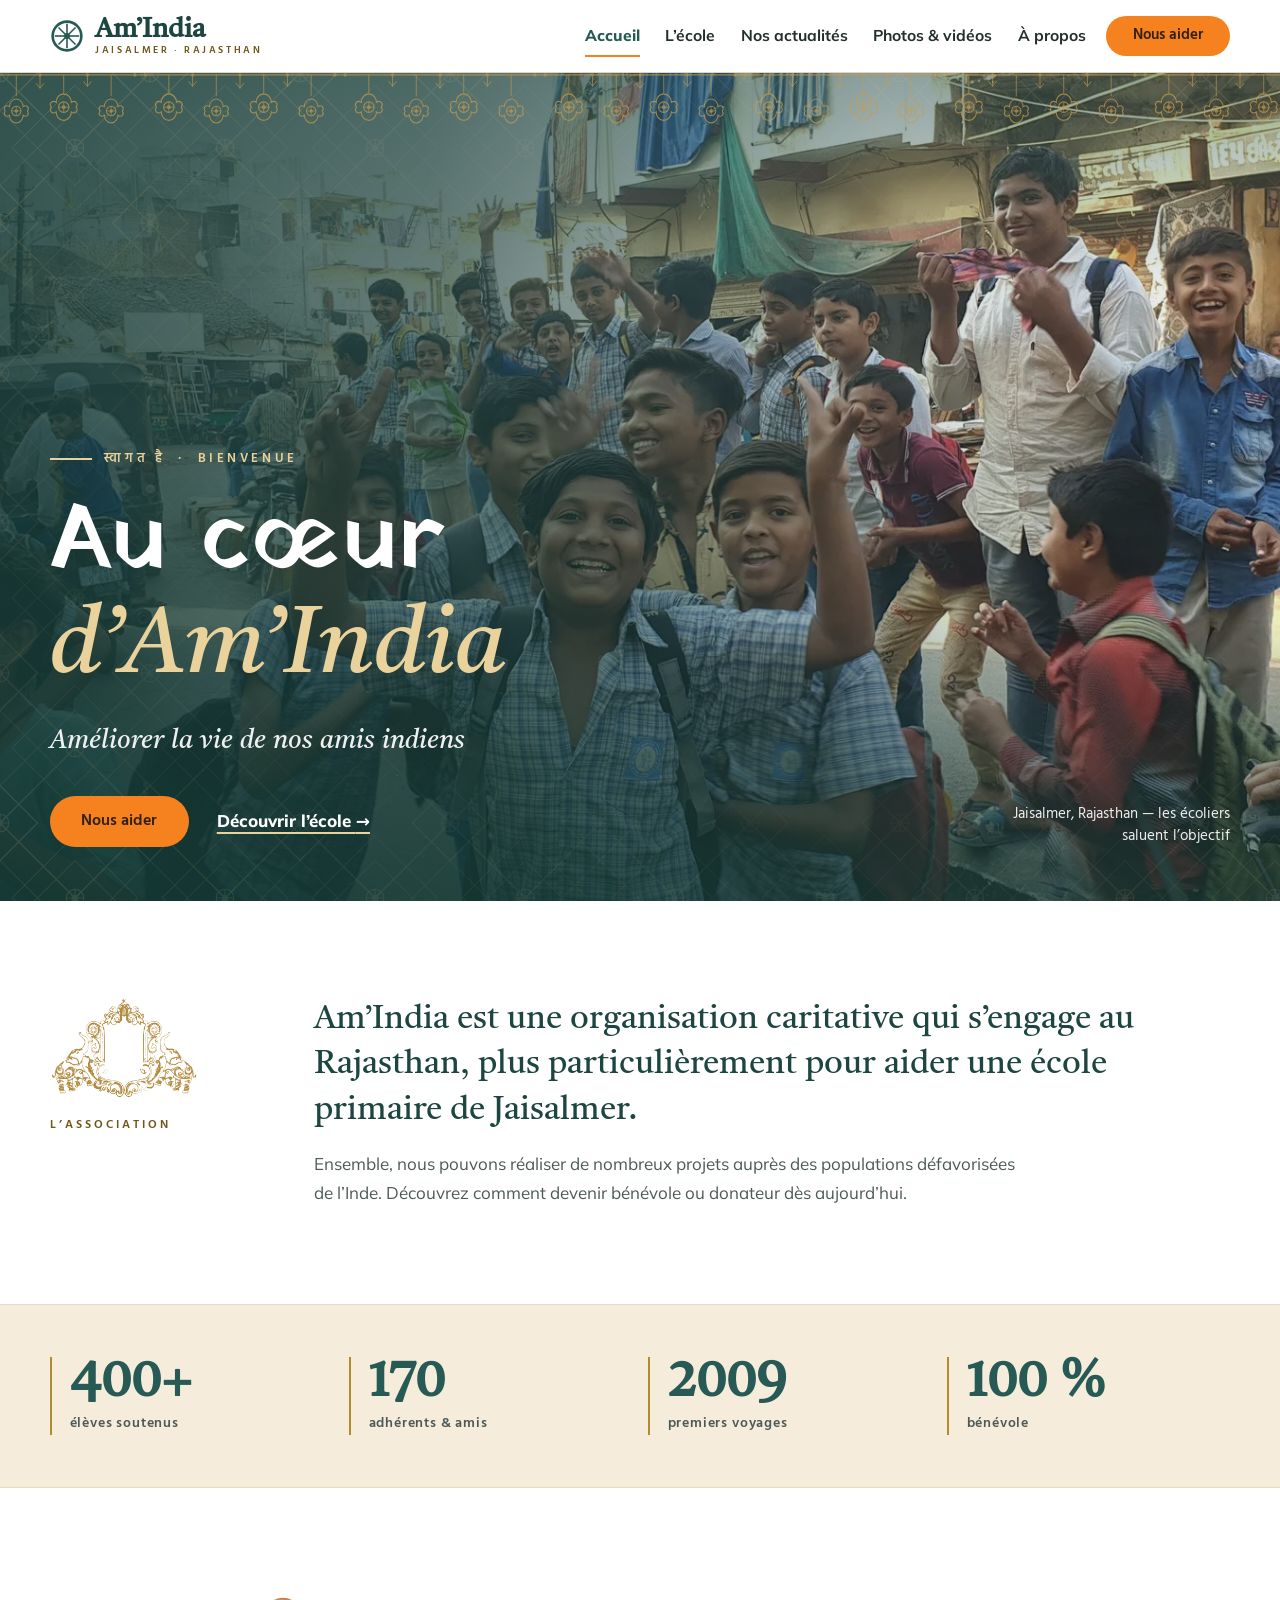
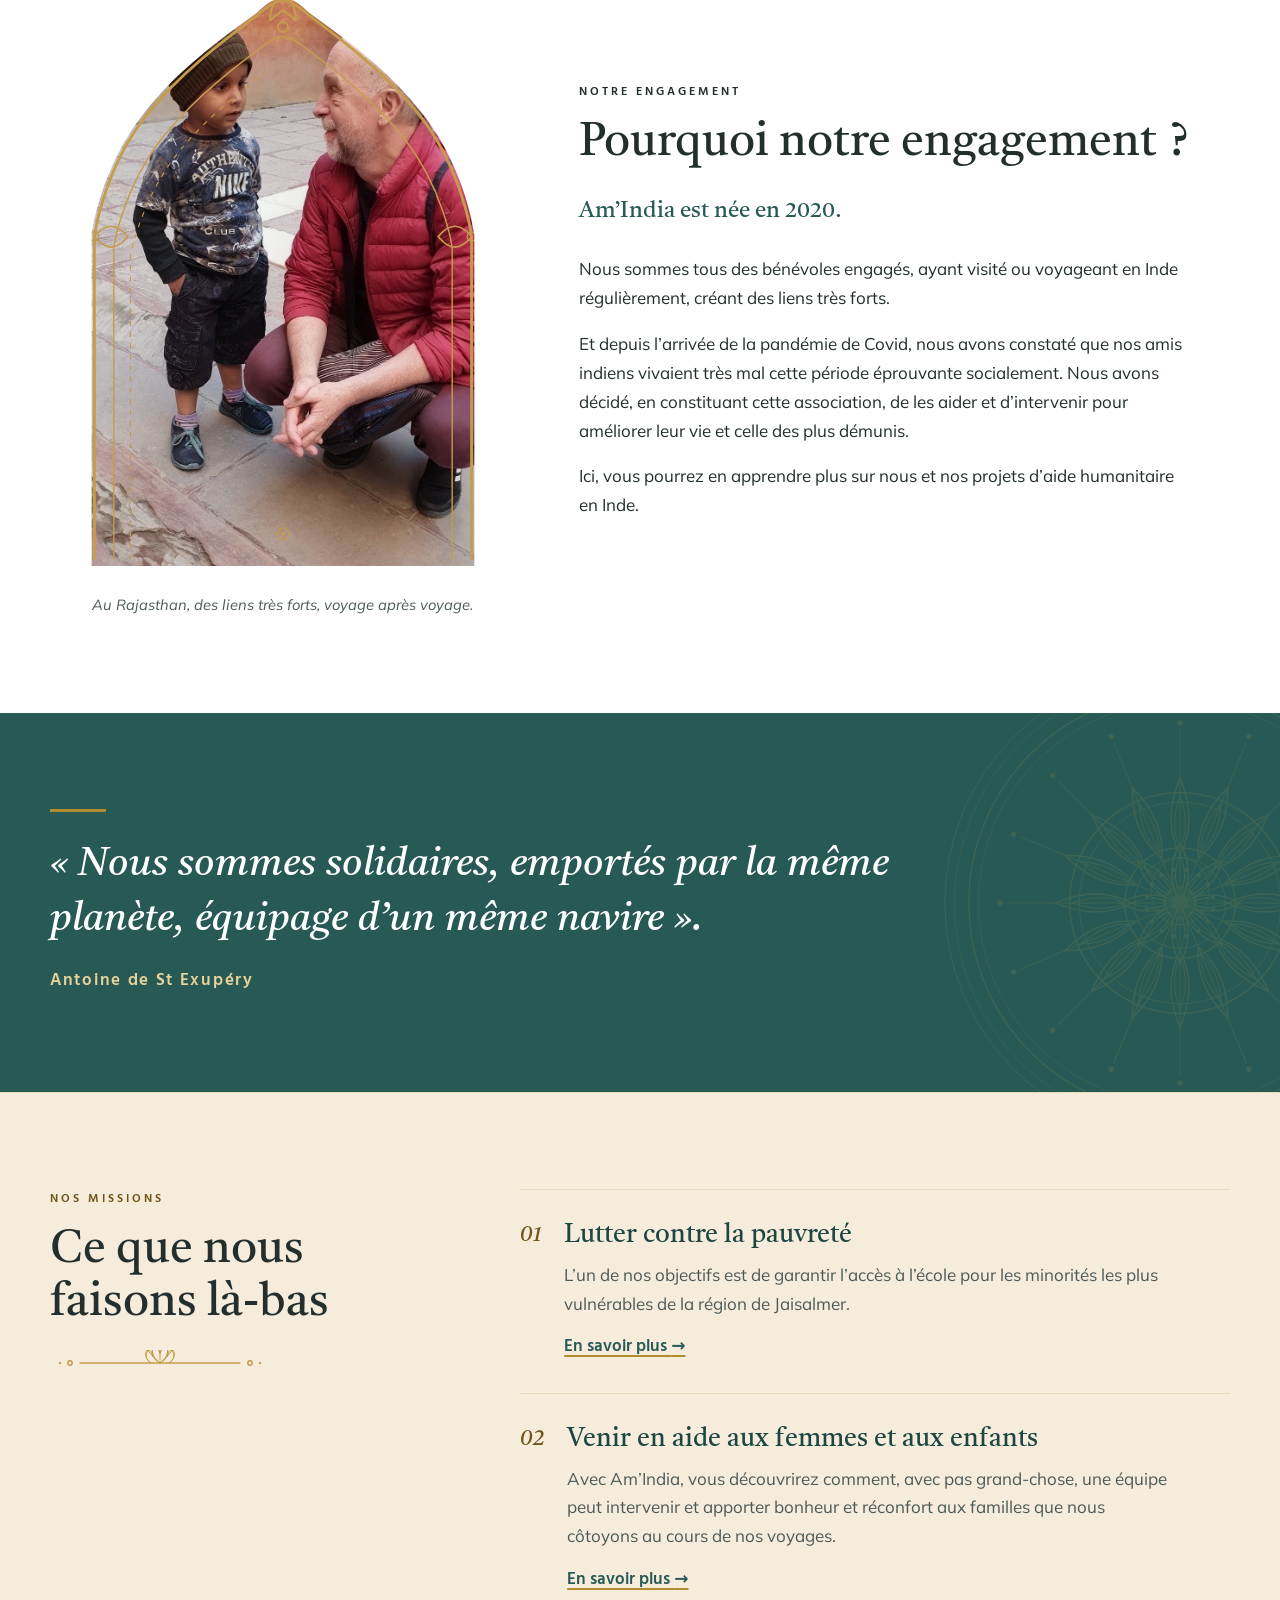
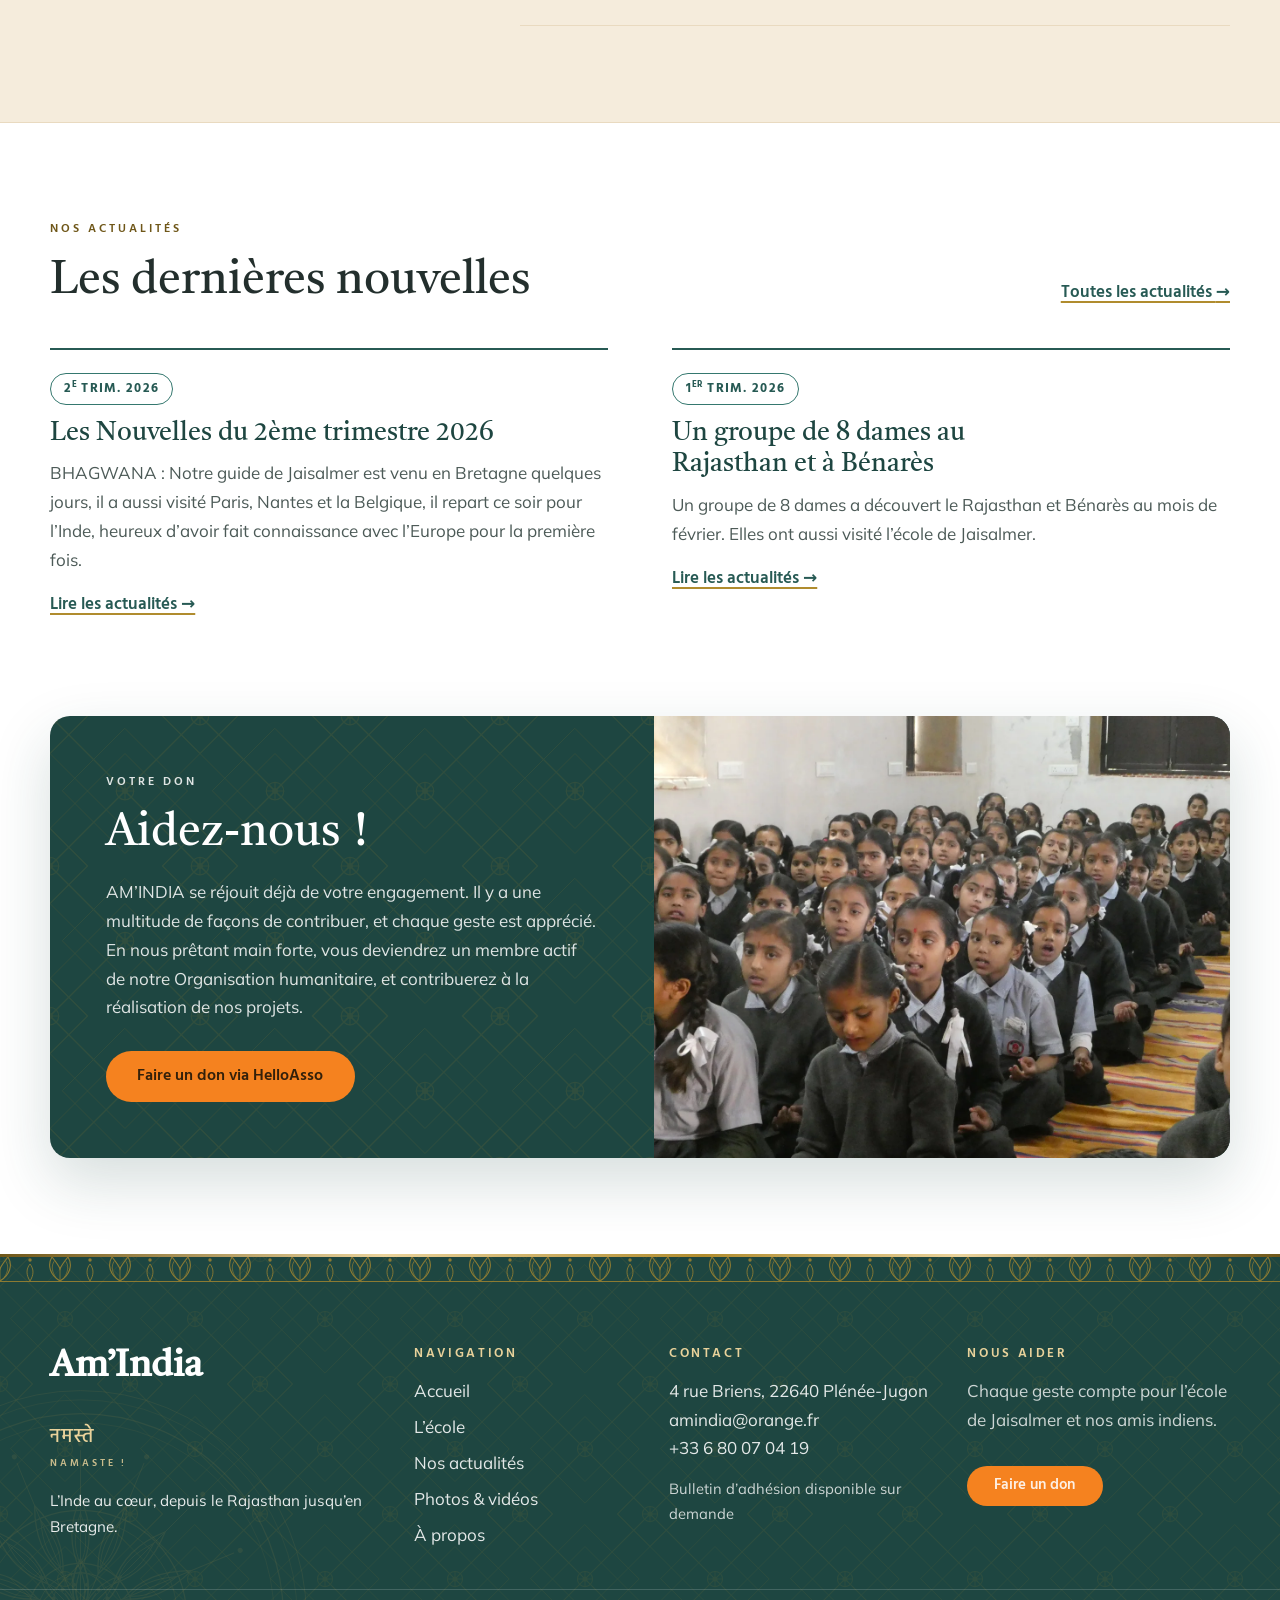
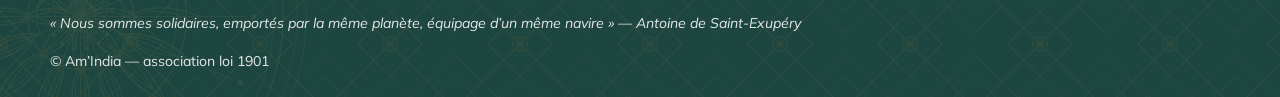
==== commit f5e5d129: "Content updates: H1, stats, engagement photo, team roles - Hero H1: « L'Inde au cœur » → « Au cœur d" ====
--- a/index.html
+++ b/index.html
@@ -10,7 +10,7 @@
   <meta property="og:type" content="website">
   <meta property="og:title" content="Am’India | Aide humanitaire en Inde">
   <meta property="og:description" content="Am’India est une organisation caritative qui s’engage au Rajasthan, plus particulièrement pour aider une école primaire de Jaisalmer. Découvrez comment devenir bénévole ou donateur.">
-  <meta property="og:image" content="media/img/hero-enfants-rue.webp">
+  <meta property="og:image" content="https://amindia.pages.dev/media/img/hero-enfants-rue.webp">
   <meta name="theme-color" content="#1E4641">
   <link rel="icon" type="image/svg+xml" href="media/ornaments/favicon.svg">
   <link rel="icon" type="image/png" sizes="32x32" href="media/ornaments/favicon-32.png">
@@ -77,7 +77,7 @@
       <div class="container hero__inner">
         <div class="hero__content">
           <p class="hero-kicker"><span class="rule" aria-hidden="true"></span><span lang="hi">स्वागत है</span><span aria-hidden="true"> · </span>Bienvenue</p>
-          <h1>L’Inde <em>au&nbsp;cœur</em></h1>
+          <h1>Au cœur <em>d’Am’India</em></h1>
           <p class="hero__tagline">Améliorer la vie de nos amis indiens</p>
           <div class="hero__actions">
             <a class="btn btn--primary" href="https://www.helloasso.com/associations/am-india/adhesions/campagne-2026" rel="noopener">Nous aider</a>
@@ -106,9 +106,9 @@
     <section class="section stats-band" aria-label="Am’India en chiffres">
       <div class="container">
         <ul class="stats">
-          <li><span class="stat-number">172</span><span class="stat-label">élèves soutenus</span></li>
+          <li><span class="stat-number">400+</span><span class="stat-label">élèves soutenus</span></li>
           <li><span class="stat-number">170</span><span class="stat-label">adhérents &amp; amis</span></li>
-          <li><span class="stat-number">2005</span><span class="stat-label">premiers voyages</span></li>
+          <li><span class="stat-number">2009</span><span class="stat-label">premiers voyages</span></li>
           <li><span class="stat-number">100&nbsp;%</span><span class="stat-label">bénévole</span></li>
         </ul>
       </div>
@@ -120,8 +120,8 @@
         <div class="engagement-media" data-reveal>
           <figure>
             <span class="arch-frame">
-              <img src="media/img/benevole-fillette.webp" width="1772" height="1450" loading="lazy"
-                   alt="Une bénévole d’Am’India souriant avec une jeune fille indienne, lors d’un voyage au Rajasthan">
+              <img src="media/img/IMG-20261110-WA0007~2.jpg" width="964" height="1657" loading="lazy"
+                   alt="Un bénévole d’Am’India accroupi échangeant avec un jeune garçon indien dans une rue">
             </span>
             <figcaption>Au Rajasthan, des liens très forts, voyage après voyage.</figcaption>
           </figure>
--- a/assets/css/style.css
+++ b/assets/css/style.css
@@ -341,7 +341,7 @@
 
 /* ---------- 10. Engagement ---------- */
 .engagement-grid { display: grid; gap: clamp(2rem, 5vw, 4rem); align-items: center; }
-.engagement-media figure { margin: 0; max-width: 26rem; }
+.engagement-media figure { margin: 0 auto; max-width: 26rem; }
 .arch-frame {
   position: relative;
   display: block;
